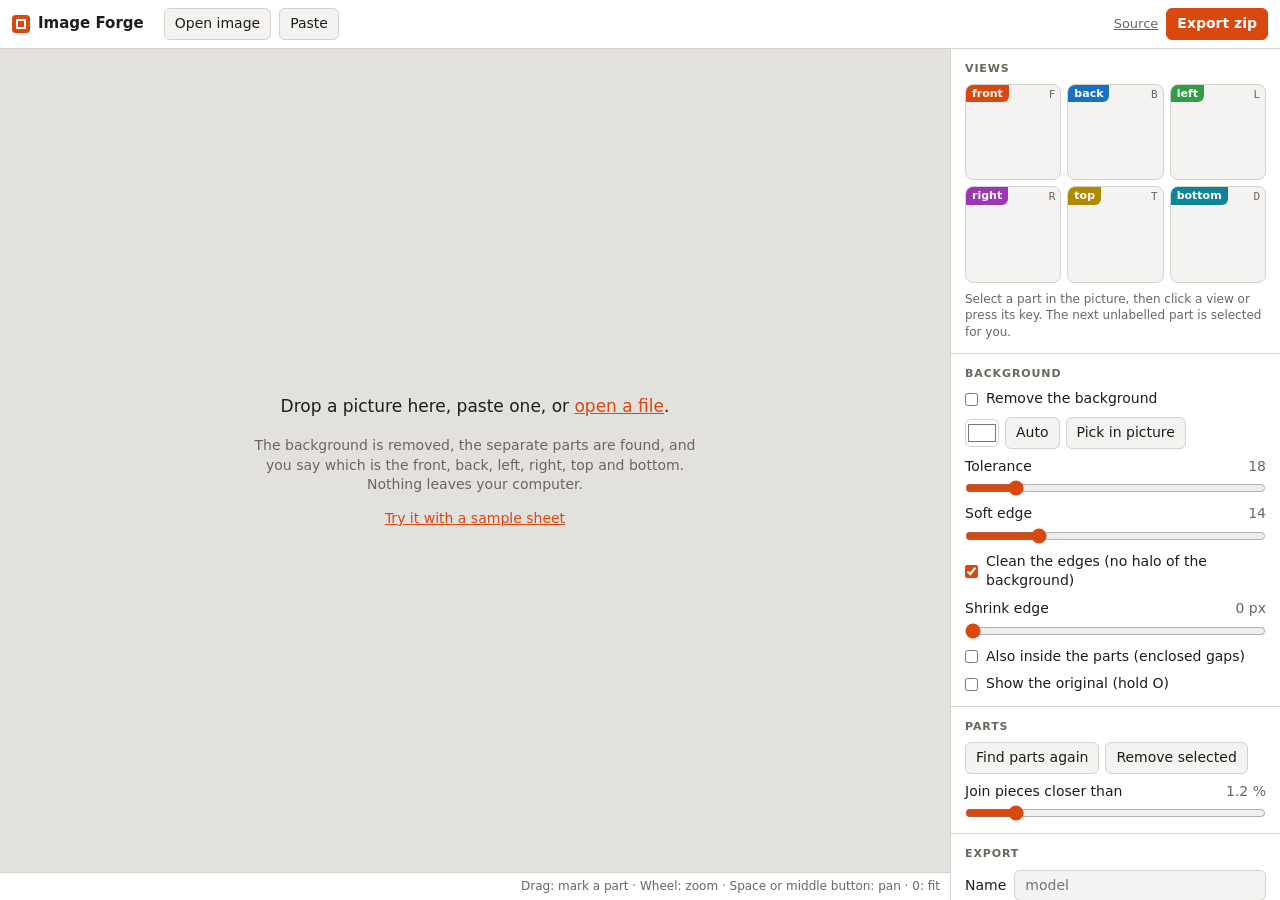
==== index.html @ 442f3509 "Clean the edges: smoothed edge pixels get their share as alpha Co-Authored-By: Claude Fable 5.2 <nor" ====
<!doctype html>
<html lang="en">
<head>
<meta charset="utf-8">
<meta name="viewport" content="width=device-width, initial-scale=1">
<title>Image Forge</title>
<meta name="description" content="Cut the views out of a character or object sheet: remove the background, mark front, back, left, right, top and bottom, export them as separate pictures. Runs in the browser; nothing is uploaded.">
<link rel="icon" href="data:image/svg+xml,%3Csvg xmlns='http://www.w3.org/2000/svg' viewBox='0 0 32 32'%3E%3Crect width='32' height='32' rx='7' fill='%23d9480f'/%3E%3Cpath d='M8 12V8h4M20 8h4v4M24 20v4h-4M12 24H8v-4' fill='none' stroke='%23fff' stroke-width='2.5' stroke-linecap='round'/%3E%3C/svg%3E">
<link rel="stylesheet" href="style.css">
</head>
<body>
<header>
  <h1><span class="mark" aria-hidden="true"></span>Image Forge</h1>
  <button id="open" type="button">Open image</button>
  <button id="paste" type="button" title="Paste a picture from the clipboard (Ctrl+V)">Paste</button>
  <span class="grow"></span>
  <a href="https://github.com/h0bb3/image-forge" class="quiet">Source</a>
  <button id="export" type="button" class="primary" title="Download the labelled views as a zip (Ctrl+S)">Export zip</button>
  <input id="file" type="file" accept="image/*" multiple hidden>
</header>

<main>
  <section id="stage">
    <canvas id="view" tabindex="0" aria-label="The picture and its marked parts"></canvas>
    <div id="empty">
      <div>
        <p class="big">Drop a picture here, paste one, or <button type="button" id="open2" class="link">open a file</button>.</p>
        <p>The background is removed, the separate parts are found, and you say which is the front, back, left, right, top and bottom. Nothing leaves your computer.</p>
        <p><button type="button" id="sample" class="link">Try it with a sample sheet</button></p>
      </div>
    </div>
    <div id="sheets"></div>
    <div id="status"><span id="info"></span><span class="grow"></span><span id="hint">Drag: mark a part · Wheel: zoom · Space or middle button: pan · 0: fit</span></div>
    <div id="toast" role="status"></div>
  </section>

  <aside>
    <section>
      <h2>Views</h2>
      <div id="tiles"></div>
      <p class="note">Select a part in the picture, then click a view or press its key. The next unlabelled part is selected for you.</p>
    </section>

    <section>
      <h2>Background</h2>
      <label class="check"><input type="checkbox" id="bgOn"> Remove the background</label>
      <div class="row">
        <input type="color" id="bgColor" title="The background colour">
        <button type="button" id="bgAuto" title="Take the colour from the border of the picture">Auto</button>
        <button type="button" id="bgPick" title="Click in the picture to take the colour there">Pick in picture</button>
      </div>
      <label class="slider">Tolerance <output></output><input type="range" data-opt="tolerance" min="0" max="120" step="1"></label>
      <label class="slider">Soft edge <output></output><input type="range" data-opt="soft" min="0" max="60" step="1"></label>
      <label class="check"><input type="checkbox" data-opt="defringe"> Clean the edges (no halo of the background)</label>
      <label class="slider">Shrink edge <output></output><input type="range" data-opt="choke" min="0" max="4" step="1"></label>
      <label class="check"><input type="checkbox" data-opt="holes"> Also inside the parts (enclosed gaps)</label>
      <label class="check"><input type="checkbox" id="original"> Show the original (hold O)</label>
    </section>

    <section>
      <h2>Parts</h2>
      <div class="row">
        <button type="button" id="detect">Find parts again</button>
        <button type="button" id="remove" title="Remove the selected part (Delete)">Remove selected</button>
      </div>
      <label class="slider">Join pieces closer than <output></output><input type="range" data-opt="gap" min="0" max="8" step="0.2"></label>
    </section>

    <section>
      <h2>Export</h2>
      <label class="field">Name <input type="text" id="name" spellcheck="false" placeholder="model"></label>
      <label class="check"><input type="checkbox" data-opt="trim"> Trim each view to its content</label>
      <label class="slider">Padding <output></output><input type="range" data-opt="padding" min="0" max="30" step="1"></label>
      <label class="check"><input type="checkbox" data-opt="square"> Square pictures</label>
      <label class="check"><input type="checkbox" data-opt="same"> One size for all views (keeps their scale)</label>
      <label class="field">Longer side
        <select data-opt="size">
          <option value="0">As in the picture</option>
          <option value="512">512 px</option>
          <option value="768">768 px</option>
          <option value="1024">1024 px</option>
          <option value="2048">2048 px</option>
        </select>
      </label>
      <label class="field">Background
        <select data-opt="fill">
          <option value="transparent">Transparent</option>
          <option value="white">White</option>
          <option value="black">Black</option>
          <option value="custom">Colour</option>
        </select>
        <input type="color" data-opt="fillColor" id="fillColor">
      </label>
      <p class="note" id="sizes"></p>
    </section>
  </aside>
</main>
<script type="module" src="app.js"></script>
</body>
</html>
---- style.css ----
:root {
  --bg: #f4f3f1;
  --panel: #ffffff;
  --stage: #e3e1dd;
  --line: #d5d2cc;
  --text: #1f1d1a;
  --dim: #6b665e;
  --accent: #d9480f;
  --accent-text: #ffffff;
  --check-a: #ffffff;
  --check-b: #dddad4;
  color-scheme: light dark;
}
@media (prefers-color-scheme: dark) {
  :root {
    --bg: #17181a;
    --panel: #202225;
    --stage: #111213;
    --line: #34373c;
    --text: #e9e7e3;
    --dim: #9a968e;
    --accent: #ff7a3d;
    --accent-text: #1a0d05;
    --check-a: #3a3d42;
    --check-b: #2b2e32;
  }
}
* { box-sizing: border-box; }
html, body { height: 100%; margin: 0; }
body {
  display: flex; flex-direction: column;
  background: var(--bg); color: var(--text);
  font: 14px/1.4 system-ui, "Segoe UI", sans-serif;
}
header {
  display: flex; align-items: center; gap: 8px;
  padding: 8px 12px; background: var(--panel); border-bottom: 1px solid var(--line);
}
h1 { font-size: 15px; margin: 0 12px 0 0; display: flex; align-items: center; gap: 8px; white-space: nowrap; }
.mark {
  width: 18px; height: 18px; border-radius: 4px; background: var(--accent);
  box-shadow: inset 0 0 0 4px var(--accent), inset 0 0 0 6px var(--accent-text);
}
.grow { flex: 1; }
button, select, input[type=text] {
  font: inherit; color: inherit; background: var(--bg);
  border: 1px solid var(--line); border-radius: 6px; padding: 5px 10px;
}
button { cursor: pointer; white-space: nowrap; }
button:hover { border-color: var(--dim); }
button.primary { background: var(--accent); color: var(--accent-text); border-color: var(--accent); font-weight: 600; }
button.on { border-color: var(--accent); color: var(--accent); }
button.link { border: 0; background: none; padding: 0; color: var(--accent); text-decoration: underline; }
a.quiet { color: var(--dim); font-size: 13px; }
:focus-visible { outline: 2px solid var(--accent); outline-offset: 1px; }

main { flex: 1; min-height: 0; display: grid; grid-template-columns: minmax(0, 1fr) 330px; }
#stage { position: relative; background: var(--stage); min-height: 0; display: flex; flex-direction: column; }
#view { flex: 1; min-height: 0; width: 100%; display: block; touch-action: none; outline: none; }
#empty {
  position: absolute; inset: 0 0 28px 0; display: grid; place-items: center;
  padding: 24px; text-align: center; color: var(--dim); pointer-events: none;
}
#empty > div { max-width: 460px; }
#empty button { pointer-events: auto; }
#empty .big { font-size: 17px; color: var(--text); }
#stage.drop::after {
  content: ""; position: absolute; inset: 8px; border: 2px dashed var(--accent); border-radius: 10px; pointer-events: none;
}
#sheets { display: flex; gap: 6px; padding: 0 8px; overflow-x: auto; }
#sheets:empty { display: none; }
#sheets .sheet {
  display: flex; align-items: center; gap: 6px; padding: 3px 4px 3px 8px; margin: 6px 0;
  background: var(--panel); border: 1px solid var(--line); border-radius: 6px; font-size: 12px; cursor: pointer;
  max-width: 220px;
}
#sheets .sheet.on { border-color: var(--accent); }
#sheets .sheet span { overflow: hidden; text-overflow: ellipsis; white-space: nowrap; }
#sheets .sheet button { border: 0; background: none; padding: 0 4px; color: var(--dim); }
#status {
  display: flex; gap: 12px; padding: 5px 10px; font-size: 12px; color: var(--dim);
  background: var(--panel); border-top: 1px solid var(--line); white-space: nowrap; overflow: hidden;
}
#toast {
  position: absolute; left: 50%; bottom: 44px; transform: translateX(-50%);
  background: var(--text); color: var(--bg); padding: 7px 14px; border-radius: 6px;
  opacity: 0; transition: opacity .2s; pointer-events: none; max-width: 90%;
}
#toast.show { opacity: 1; }

aside { background: var(--panel); border-left: 1px solid var(--line); overflow-y: auto; padding-bottom: 16px; }
aside section { padding: 12px 14px 4px; border-bottom: 1px solid var(--line); }
aside section:last-child { border-bottom: 0; }
h2 { font-size: 11px; letter-spacing: .08em; text-transform: uppercase; color: var(--dim); margin: 0 0 8px; }
.row { display: flex; gap: 6px; align-items: center; margin-bottom: 8px; flex-wrap: wrap; }
.check { display: flex; gap: 8px; align-items: center; margin-bottom: 8px; }
.slider { display: grid; grid-template-columns: 1fr auto; margin-bottom: 8px; }
.slider output { color: var(--dim); font-variant-numeric: tabular-nums; }
.slider input { grid-column: 1 / -1; width: 100%; margin: 4px 0 0; accent-color: var(--accent); }
.field { display: flex; align-items: center; gap: 8px; margin-bottom: 8px; }
.field input[type=text], .field select { flex: 1; min-width: 0; }
input[type=checkbox] { accent-color: var(--accent); margin: 0; }
input[type=color] { width: 34px; height: 28px; padding: 0; border: 1px solid var(--line); border-radius: 6px; background: none; }
.note { color: var(--dim); font-size: 12px; margin: 0 0 8px; }

#tiles { display: grid; grid-template-columns: repeat(3, 1fr); gap: 6px; margin-bottom: 8px; }
.tile {
  position: relative; aspect-ratio: 1; border: 1px solid var(--line); border-radius: 8px; padding: 0;
  overflow: hidden; display: block; width: 100%;
  background: repeating-conic-gradient(var(--check-a) 0 25%, var(--check-b) 0 50%) 0 0 / 14px 14px;
}
.tile.empty { background: var(--bg); }
.tile.on { border-color: var(--c); box-shadow: 0 0 0 2px var(--c); }
.tile canvas { position: absolute; inset: 0; width: 100%; height: 100%; object-fit: contain; }
.tile .name {
  position: absolute; left: 0; top: 0; padding: 1px 6px; font-size: 11px; font-weight: 600;
  background: var(--c); color: #fff; border-bottom-right-radius: 6px;
}
.tile kbd { position: absolute; right: 5px; top: 3px; font: 11px ui-monospace, monospace; color: var(--dim); }
.tile .acts { position: absolute; right: 3px; bottom: 3px; display: none; gap: 3px; }
.tile.full .acts { display: flex; }
.tile .acts span {
  background: var(--panel); border: 1px solid var(--line); border-radius: 4px; padding: 0 5px; font-size: 11px; line-height: 18px;
}
.tile .acts span:hover { border-color: var(--text); }

@media (max-width: 760px) {
  body { height: auto; min-height: 100%; }
  main { grid-template-columns: 1fr; }
  #stage { height: 62vh; }
  aside { border-left: 0; border-top: 1px solid var(--line); }
  #hint, a.quiet { display: none; }
}
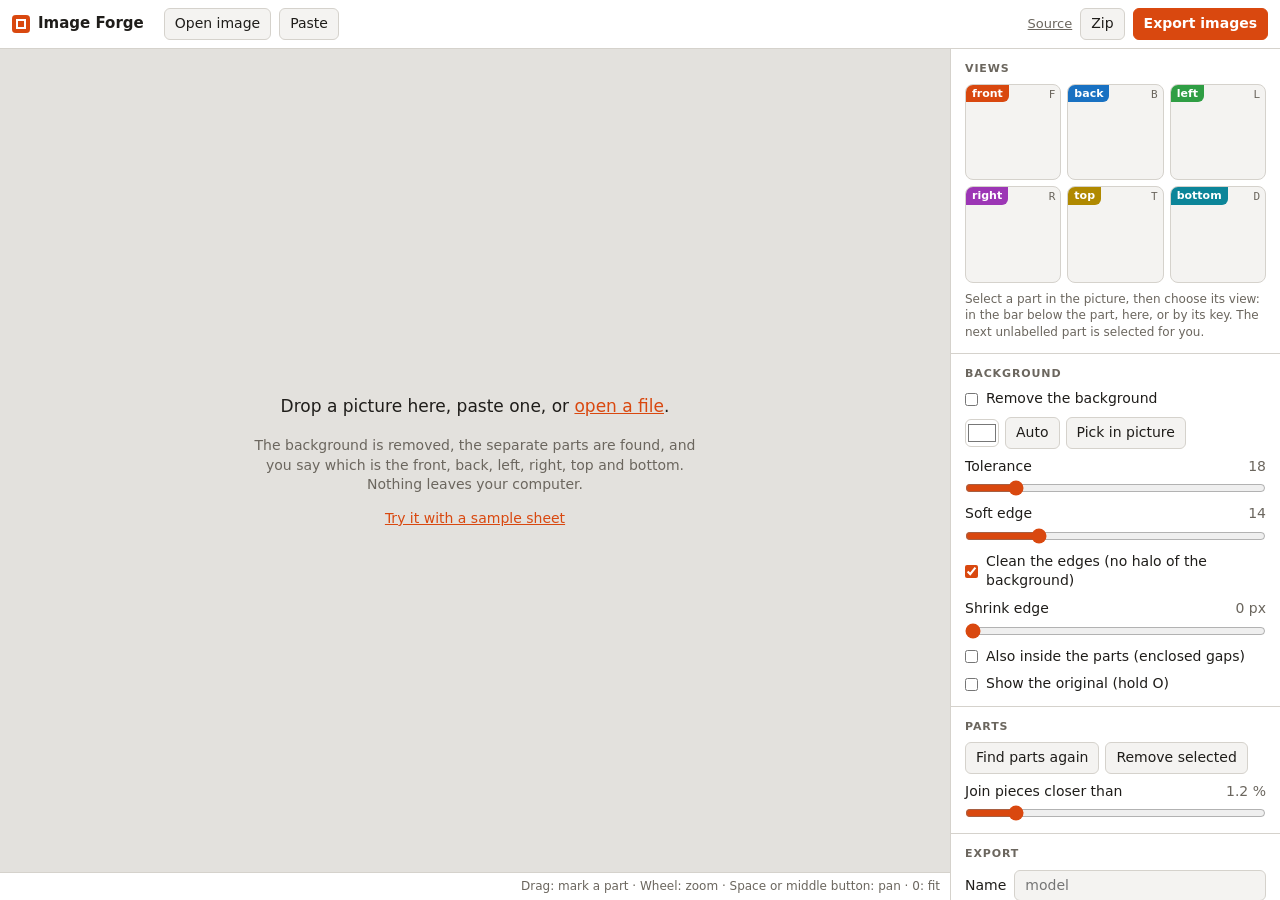
==== commit c9f4e6e5: "Label by mouse, erase and restore by hand, export single pictures A bar of the six views sits below " ====
--- a/index.html
+++ b/index.html
@@ -15,13 +15,23 @@
   <button id="paste" type="button" title="Paste a picture from the clipboard (Ctrl+V)">Paste</button>
   <span class="grow"></span>
   <a href="https://github.com/h0bb3/image-forge" class="quiet">Source</a>
-  <button id="export" type="button" class="primary" title="Download the labelled views as a zip (Ctrl+S)">Export zip</button>
+  <button id="exportZip" type="button" title="Download the labelled views in one zip (Ctrl+Shift+S)">Zip</button>
+  <button id="export" type="button" class="primary" title="Download each labelled view as its own PNG (Ctrl+S)">Export images</button>
   <input id="file" type="file" accept="image/*" multiple hidden>
 </header>
 
 <main>
   <section id="stage">
     <canvas id="view" tabindex="0" aria-label="The picture and its marked parts"></canvas>
+    <div id="tools">
+      <button type="button" data-tool="select" title="Mark, move and label parts (V)">Select</button>
+      <button type="button" data-tool="wand" title="Click an area to make it transparent, such as the gap between two legs (W)">Erase area</button>
+      <button type="button" data-tool="erase" title="Paint transparency with a brush (E)">Eraser</button>
+      <button type="button" data-tool="restore" title="Paint the picture back with a brush (Q)">Restore</button>
+      <label id="brushSize" title="Brush size ([ and ])">Size <input type="range" data-opt="brush" min="2" max="300" step="1"></label>
+      <button type="button" id="undo" title="Undo the last erasing or restoring (Ctrl+Z)">Undo</button>
+    </div>
+    <div id="tagbar"></div>
     <div id="empty">
       <div>
         <p class="big">Drop a picture here, paste one, or <button type="button" id="open2" class="link">open a file</button>.</p>
@@ -38,7 +48,7 @@
     <section>
       <h2>Views</h2>
       <div id="tiles"></div>
-      <p class="note">Select a part in the picture, then click a view or press its key. The next unlabelled part is selected for you.</p>
+      <p class="note">Select a part in the picture, then choose its view: in the bar below the part, here, or by its key. The next unlabelled part is selected for you.</p>
     </section>
 
     <section>
--- a/style.css
+++ b/style.css
@@ -67,6 +67,25 @@
 #stage.drop::after {
   content: ""; position: absolute; inset: 8px; border: 2px dashed var(--accent); border-radius: 10px; pointer-events: none;
 }
+#tools {
+  position: absolute; left: 8px; top: 8px; display: none; gap: 4px; align-items: center; flex-wrap: wrap;
+  padding: 4px; background: var(--panel); border: 1px solid var(--line); border-radius: 8px;
+  box-shadow: 0 2px 8px rgb(0 0 0 / .18); max-width: calc(100% - 16px);
+}
+#tools button { background: none; border-color: transparent; padding: 4px 9px; }
+#tools button:hover { border-color: var(--line); }
+#tools button.on { background: var(--accent); color: var(--accent-text); }
+#tools button:disabled { opacity: .4; cursor: default; }
+#tools label { display: flex; align-items: center; gap: 6px; padding: 0 6px; font-size: 12px; color: var(--dim); }
+#tools input[type=range] { width: 90px; accent-color: var(--accent); }
+#tagbar {
+  position: absolute; left: 0; top: 0; display: none; gap: 3px; padding: 4px;
+  background: var(--panel); border: 1px solid var(--line); border-radius: 8px;
+  box-shadow: 0 2px 10px rgb(0 0 0 / .3); white-space: nowrap;
+}
+#tagbar button { padding: 3px 9px; font-size: 12px; font-weight: 600; background: none; border-color: var(--c, var(--line)); }
+#tagbar button:hover, #tagbar button.on { background: var(--c, var(--line)); color: #fff; }
+#tagbar button.x { font-weight: 400; color: var(--dim); }
 #sheets { display: flex; gap: 6px; padding: 0 8px; overflow-x: auto; }
 #sheets:empty { display: none; }
 #sheets .sheet {
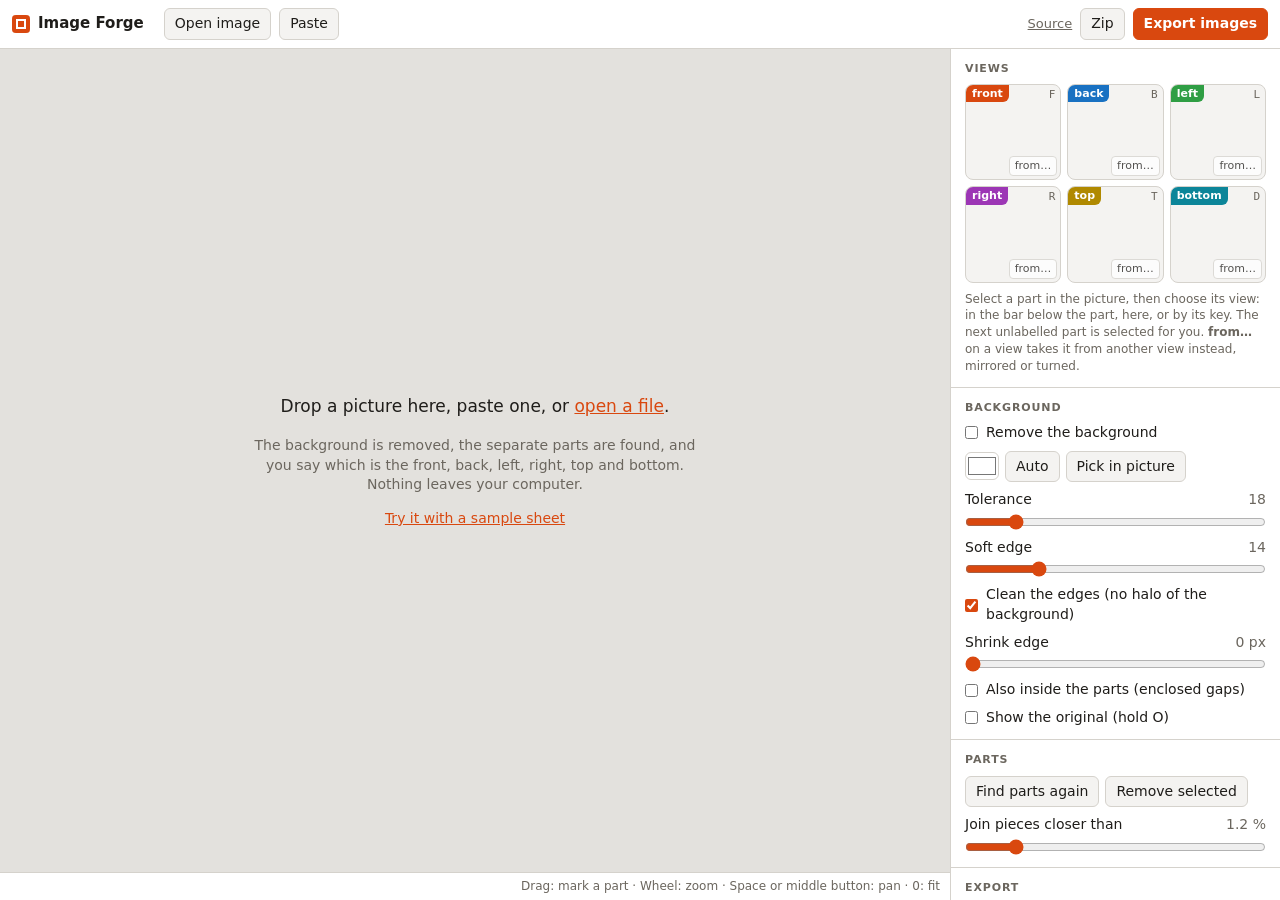
==== commit 21b50314: "A view can be taken from another view, mirrored or turned from… on a view: one click makes it the mi" ====
--- a/index.html
+++ b/index.html
@@ -48,7 +48,21 @@
     <section>
       <h2>Views</h2>
       <div id="tiles"></div>
-      <p class="note">Select a part in the picture, then choose its view: in the bar below the part, here, or by its key. The next unlabelled part is selected for you.</p>
+      <div id="derive">
+        <div class="row"><b id="deriveName"></b> is taken from <select id="deriveFrom"></select></div>
+        <div class="row">
+          <label class="check"><input type="checkbox" id="deriveMirror"> mirrored</label>
+          <select id="deriveTurn" title="Turn the picture">
+            <option value="0">not turned</option>
+            <option value="90">turned 90° right</option>
+            <option value="180">turned 180°</option>
+            <option value="270">turned 90° left</option>
+          </select>
+        </div>
+        <p class="note" id="deriveNote"></p>
+        <div class="row"><button type="button" id="deriveDone">Done</button><button type="button" id="deriveOff">Stop taking it from there</button></div>
+      </div>
+      <p class="note">Select a part in the picture, then choose its view: in the bar below the part, here, or by its key. The next unlabelled part is selected for you. <b>from…</b> on a view takes it from another view instead, mirrored or turned.</p>
     </section>
 
     <section>
--- a/style.css
+++ b/style.css
@@ -136,8 +136,21 @@
   background: var(--c); color: #fff; border-bottom-right-radius: 6px;
 }
 .tile kbd { position: absolute; right: 5px; top: 3px; font: 11px ui-monospace, monospace; color: var(--dim); }
-.tile .acts { position: absolute; right: 3px; bottom: 3px; display: none; gap: 3px; }
-.tile.full .acts { display: flex; }
+.tile .acts { position: absolute; right: 3px; bottom: 3px; display: flex; gap: 3px; }
+.tile:not(.full) .acts [data-act=save], .tile:not(.full) .acts [data-act=clear] { display: none; }
+.tile .acts [data-act=from] { opacity: .75; }
+.tile .src {
+  position: absolute; left: 0; right: 0; bottom: 24px; text-align: center; font-size: 10px; line-height: 14px;
+  background: var(--panel); color: var(--text); opacity: .9;
+}
+.tile .src:empty { display: none; }
+#derive {
+  display: none; flex-direction: column; padding: 8px 10px 0; margin-bottom: 8px;
+  border: 1px solid var(--accent); border-radius: 8px;
+}
+#derive b { text-transform: capitalize; }
+#derive .check { margin-bottom: 0; }
+#derive select { padding: 3px 6px; }
 .tile .acts span {
   background: var(--panel); border: 1px solid var(--line); border-radius: 4px; padding: 0 5px; font-size: 11px; line-height: 18px;
 }
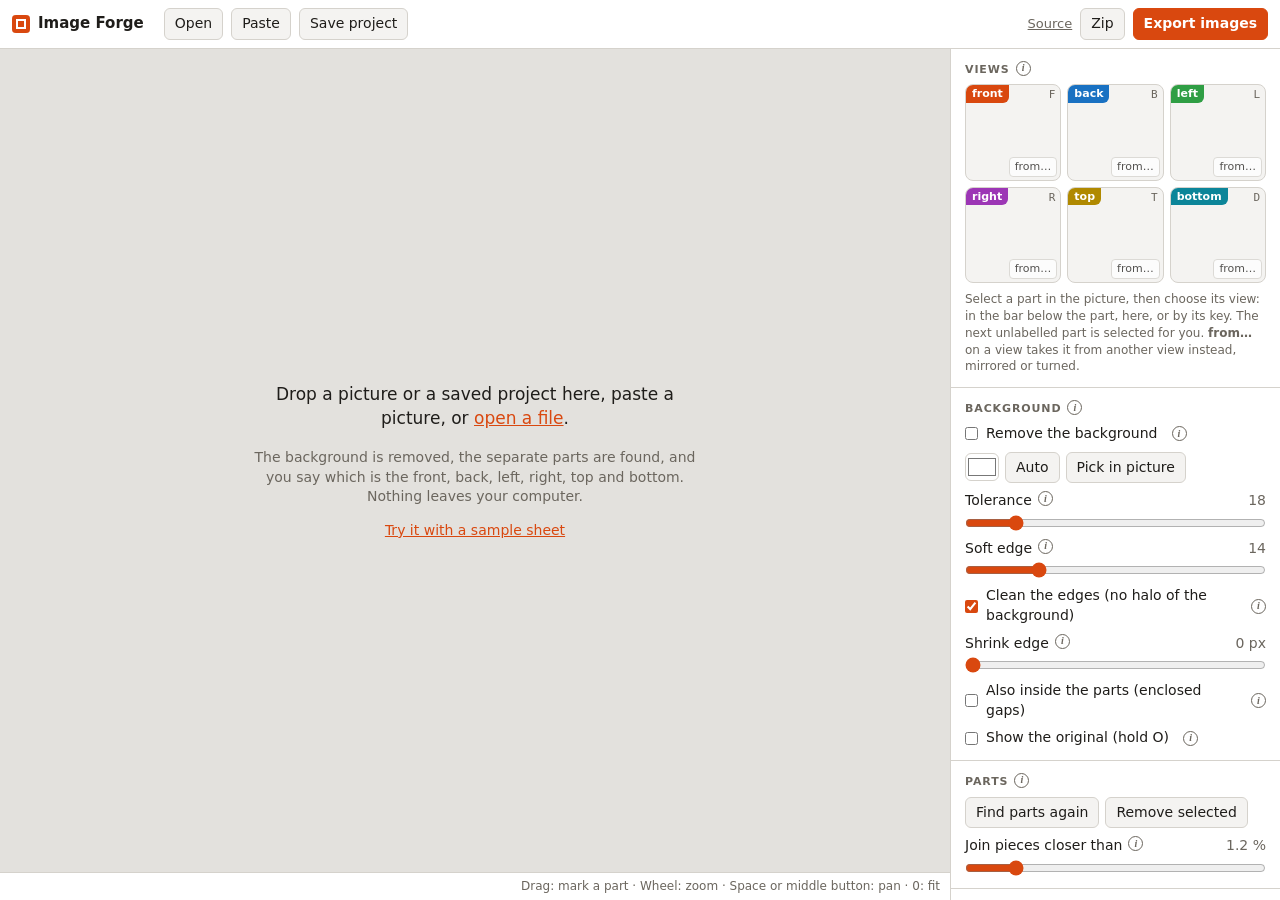
==== commit e5d3a8fa: "Projects: save everything to one file and open it again; explanations on hover Save project writes a" ====
--- a/index.html
+++ b/index.html
@@ -11,13 +11,14 @@
 <body>
 <header>
   <h1><span class="mark" aria-hidden="true"></span>Image Forge</h1>
-  <button id="open" type="button">Open image</button>
+  <button id="open" type="button" title="Open one or more pictures, or a saved project (.imageforge). Dropping files on the page does the same.">Open</button>
   <button id="paste" type="button" title="Paste a picture from the clipboard (Ctrl+V)">Paste</button>
+  <button id="saveProject" type="button" title="Save everything to one project file: the pictures, the parts and their views, what was erased by hand and all settings. Open that file later to go on where you were.">Save project</button>
   <span class="grow"></span>
-  <a href="https://github.com/h0bb3/image-forge" class="quiet">Source</a>
+  <a href="https://github.com/h0bb3/image-forge" class="quiet" title="The code of this page, on GitHub (MIT licence)">Source</a>
   <button id="exportZip" type="button" title="Download the labelled views in one zip (Ctrl+Shift+S)">Zip</button>
   <button id="export" type="button" class="primary" title="Download each labelled view as its own PNG (Ctrl+S)">Export images</button>
-  <input id="file" type="file" accept="image/*" multiple hidden>
+  <input id="file" type="file" accept="image/*,.imageforge" multiple hidden>
 </header>
 
 <main>
@@ -34,7 +35,7 @@
     <div id="tagbar"></div>
     <div id="empty">
       <div>
-        <p class="big">Drop a picture here, paste one, or <button type="button" id="open2" class="link">open a file</button>.</p>
+        <p class="big">Drop a picture or a saved project here, paste a picture, or <button type="button" id="open2" class="link">open a file</button>.</p>
         <p>The background is removed, the separate parts are found, and you say which is the front, back, left, right, top and bottom. Nothing leaves your computer.</p>
         <p><button type="button" id="sample" class="link">Try it with a sample sheet</button></p>
       </div>
@@ -42,6 +43,7 @@
     <div id="sheets"></div>
     <div id="status"><span id="info"></span><span class="grow"></span><span id="hint">Drag: mark a part · Wheel: zoom · Space or middle button: pan · 0: fit</span></div>
     <div id="toast" role="status"></div>
+    <div id="tip" role="tooltip"></div>
   </section>
 
   <aside>
@@ -84,7 +86,7 @@
     <section>
       <h2>Parts</h2>
       <div class="row">
-        <button type="button" id="detect">Find parts again</button>
+        <button type="button" id="detect" title="Throw away all boxes of this picture, and their views, and box the separate things in it afresh">Find parts again</button>
         <button type="button" id="remove" title="Remove the selected part (Delete)">Remove selected</button>
       </div>
       <label class="slider">Join pieces closer than <output></output><input type="range" data-opt="gap" min="0" max="8" step="0.2"></label>
--- a/style.css
+++ b/style.css
@@ -113,13 +113,25 @@
 h2 { font-size: 11px; letter-spacing: .08em; text-transform: uppercase; color: var(--dim); margin: 0 0 8px; }
 .row { display: flex; gap: 6px; align-items: center; margin-bottom: 8px; flex-wrap: wrap; }
 .check { display: flex; gap: 8px; align-items: center; margin-bottom: 8px; }
-.slider { display: grid; grid-template-columns: 1fr auto; margin-bottom: 8px; }
+.slider { display: grid; grid-template-columns: auto 1fr auto; margin-bottom: 8px; }
+.slider .info { justify-self: start; }
 .slider output { color: var(--dim); font-variant-numeric: tabular-nums; }
 .slider input { grid-column: 1 / -1; width: 100%; margin: 4px 0 0; accent-color: var(--accent); }
 .field { display: flex; align-items: center; gap: 8px; margin-bottom: 8px; }
 .field input[type=text], .field select { flex: 1; min-width: 0; }
 input[type=checkbox] { accent-color: var(--accent); margin: 0; }
 input[type=color] { width: 34px; height: 28px; padding: 0; border: 1px solid var(--line); border-radius: 6px; background: none; }
+.info {
+  display: inline-grid; place-items: center; flex: none; width: 15px; height: 15px; margin-left: 6px;
+  border: 1px solid var(--dim); border-radius: 50%; color: var(--dim); cursor: help;
+  font: italic 600 10px/1 Georgia, serif; text-transform: none; letter-spacing: 0; vertical-align: 1px;
+}
+.info:hover, .info:focus-visible { color: var(--accent); border-color: var(--accent); }
+#tip {
+  position: fixed; z-index: 10; display: none; max-width: 300px; padding: 7px 10px;
+  background: var(--text); color: var(--bg); border-radius: 6px; font-size: 12px; line-height: 1.4;
+  box-shadow: 0 3px 12px rgb(0 0 0 / .35); pointer-events: none;
+}
 .note { color: var(--dim); font-size: 12px; margin: 0 0 8px; }
 
 #tiles { display: grid; grid-template-columns: repeat(3, 1fr); gap: 6px; margin-bottom: 8px; }
@@ -139,6 +151,7 @@
 .tile .acts { position: absolute; right: 3px; bottom: 3px; display: flex; gap: 3px; }
 .tile:not(.full) .acts [data-act=save], .tile:not(.full) .acts [data-act=clear] { display: none; }
 .tile .acts [data-act=from] { opacity: .75; }
+.tile.full .acts [data-act=from] { display: none; }   /* a full view: click it, or empty it first */
 .tile .src {
   position: absolute; left: 0; right: 0; bottom: 24px; text-align: center; font-size: 10px; line-height: 14px;
   background: var(--panel); color: var(--text); opacity: .9;
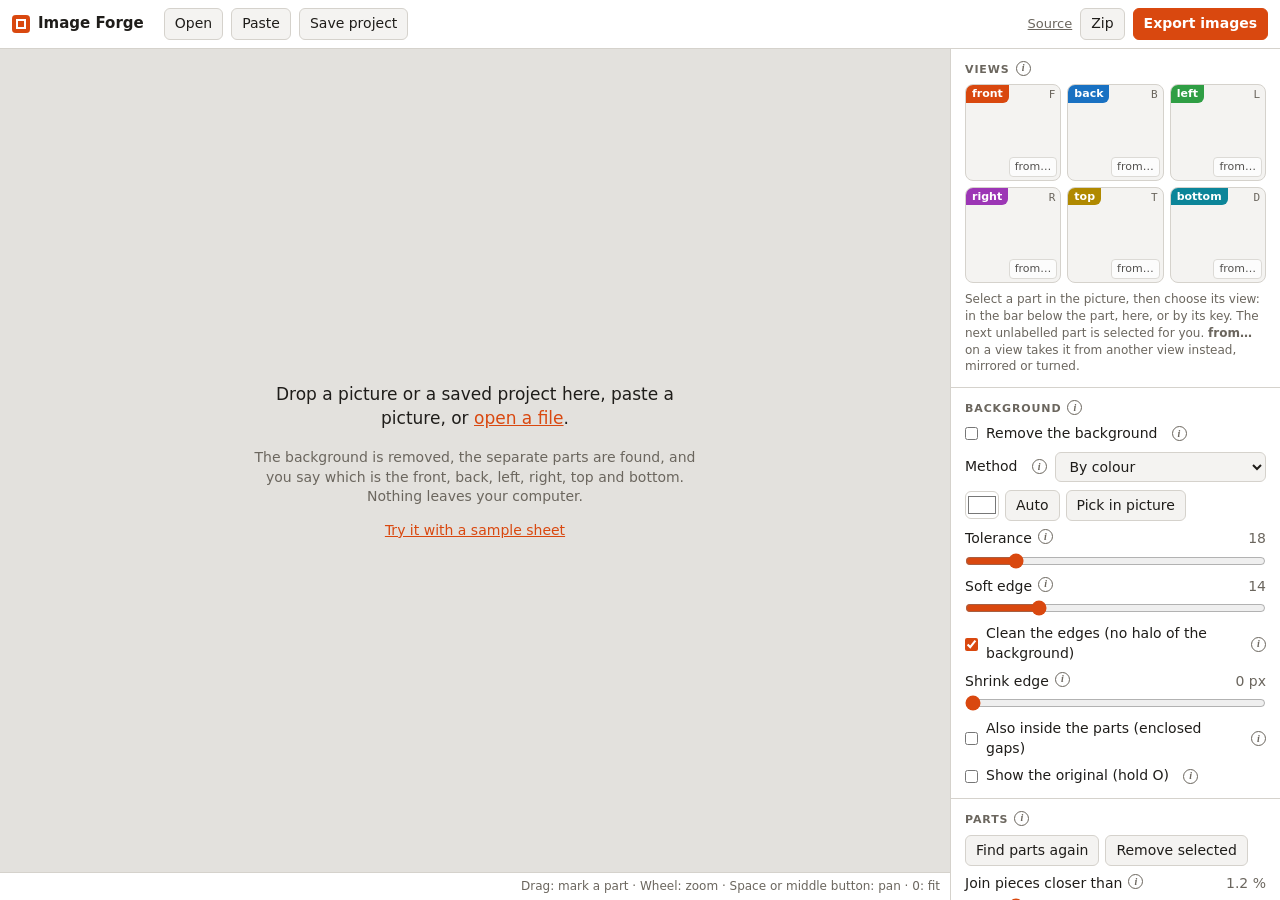
==== commit 7b9f4259: "Background removal by a model, in the browser Method in the Background section: by colour, by AI mod" ====
--- a/index.html
+++ b/index.html
@@ -70,6 +70,14 @@
     <section>
       <h2>Background</h2>
       <label class="check"><input type="checkbox" id="bgOn"> Remove the background</label>
+      <label class="field">Method
+        <select id="method">
+          <option value="color">By colour</option>
+          <option value="ai">By AI model</option>
+          <option value="both">Both</option>
+        </select>
+      </label>
+      <p class="note" id="aiNote"></p>
       <div class="row">
         <input type="color" id="bgColor" title="The background colour">
         <button type="button" id="bgAuto" title="Take the colour from the border of the picture">Auto</button>
--- a/style.css
+++ b/style.css
@@ -132,6 +132,8 @@
   background: var(--text); color: var(--bg); border-radius: 6px; font-size: 12px; line-height: 1.4;
   box-shadow: 0 3px 12px rgb(0 0 0 / .35); pointer-events: none;
 }
+#aiNote:empty { display: none; }
+#aiNote { color: var(--accent); }
 .note { color: var(--dim); font-size: 12px; margin: 0 0 8px; }
 
 #tiles { display: grid; grid-template-columns: repeat(3, 1fr); gap: 6px; margin-bottom: 8px; }
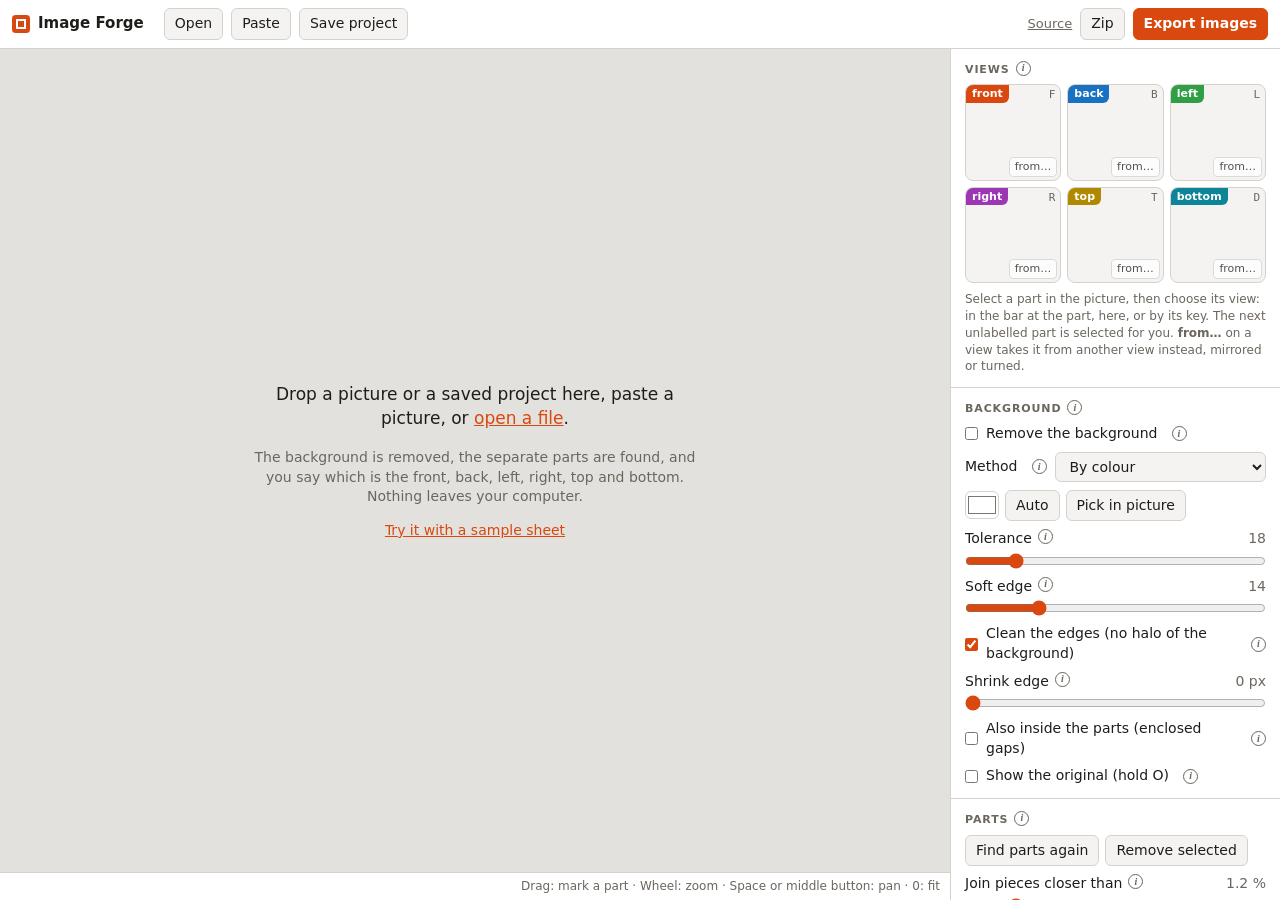
==== commit d0029028: "The bar of views sits above the part or by the click; the workspace shows the export background Co-A" ====
--- a/index.html
+++ b/index.html
@@ -64,7 +64,7 @@
         <p class="note" id="deriveNote"></p>
         <div class="row"><button type="button" id="deriveDone">Done</button><button type="button" id="deriveOff">Stop taking it from there</button></div>
       </div>
-      <p class="note">Select a part in the picture, then choose its view: in the bar below the part, here, or by its key. The next unlabelled part is selected for you. <b>from…</b> on a view takes it from another view instead, mirrored or turned.</p>
+      <p class="note">Select a part in the picture, then choose its view: in the bar at the part, here, or by its key. The next unlabelled part is selected for you. <b>from…</b> on a view takes it from another view instead, mirrored or turned.</p>
     </section>
 
     <section>
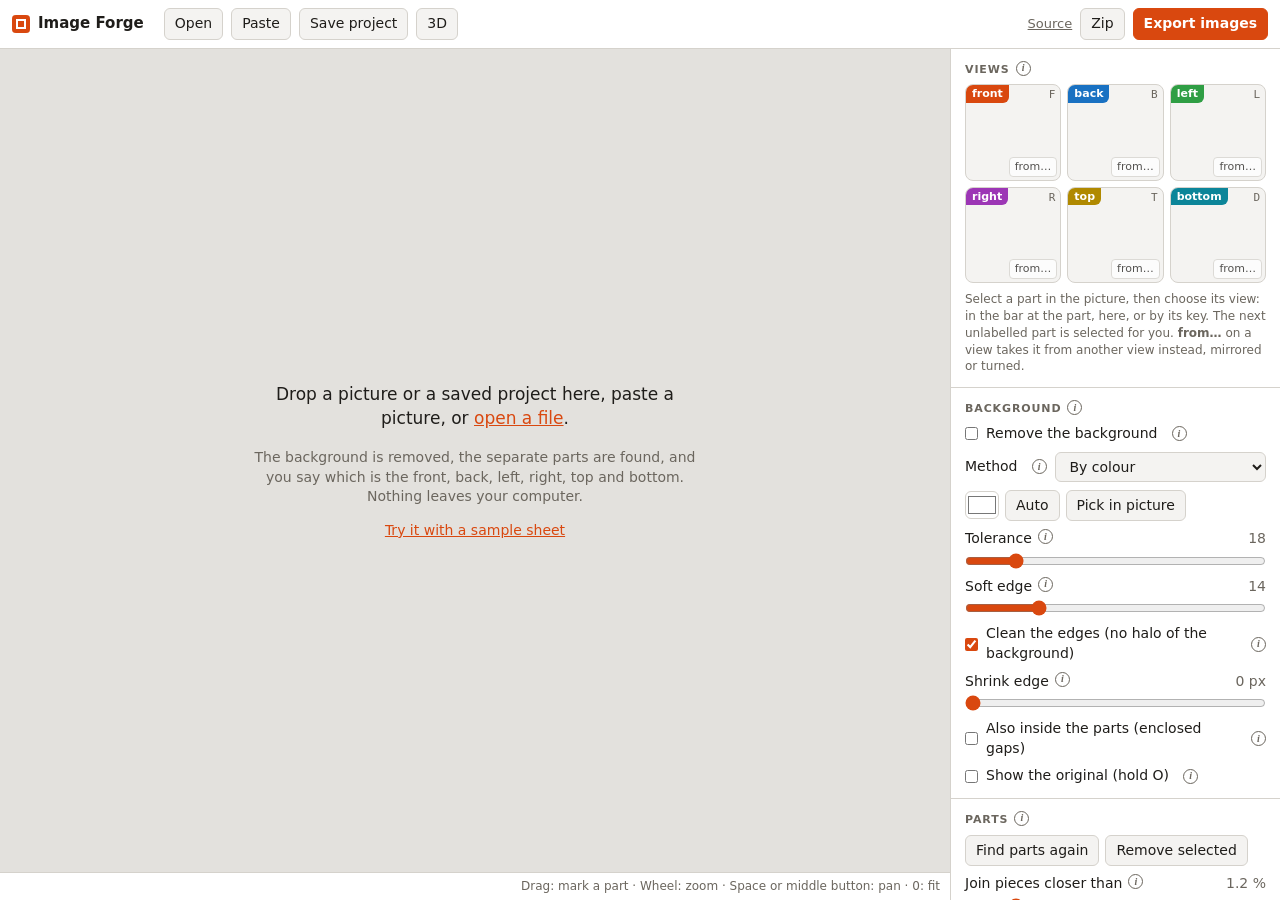
==== commit b492ebaf: "3D: the views as flat quads in space, to turn about and save as .glb Crossed through the middle or o" ====
--- a/index.html
+++ b/index.html
@@ -14,6 +14,7 @@
   <button id="open" type="button" title="Open one or more pictures, or a saved project (.imageforge). Dropping files on the page does the same.">Open</button>
   <button id="paste" type="button" title="Paste a picture from the clipboard (Ctrl+V)">Paste</button>
   <button id="saveProject" type="button" title="Save everything to one project file: the pictures, the parts and their views, what was erased by hand and all settings. Open that file later to go on where you were.">Save project</button>
+  <button id="show3d" type="button" title="Stand the views up as flat pictures in space, to turn about and to save as a 3D file (.glb). A rough stand-in, not a real model.">3D</button>
   <span class="grow"></span>
   <a href="https://github.com/h0bb3/image-forge" class="quiet" title="The code of this page, on GitHub (MIT licence)">Source</a>
   <button id="exportZip" type="button" title="Download the labelled views in one zip (Ctrl+Shift+S)">Zip</button>
@@ -24,6 +25,18 @@
 <main>
   <section id="stage">
     <canvas id="view" tabindex="0" aria-label="The picture and its marked parts"></canvas>
+    <div id="three">
+      <div class="bar">
+        <button type="button" data-box3d="0" title="Front and back share one plane through the middle, left and right another: a cross of pictures, as trees are often done">Crossed</button>
+        <button type="button" data-box3d="1" title="Each picture on its own side of the box around the thing">Box</button>
+        <label class="check" title="Tick this if the sheet names the sides by the thing's own left and right, not by where it is seen from"><input type="checkbox" id="swap3d"> Swap left and right</label>
+        <span class="grow"></span>
+        <button type="button" id="saveGlb" title="Save these quads with their pictures as one .glb file, for Blender or a game engine: unlit, 1 unit high, standing on the ground, facing +z">Save .glb</button>
+        <button type="button" id="close3d" title="Back to the picture (Esc)">Close</button>
+      </div>
+      <canvas id="gl"></canvas>
+      <p class="note">Drag to turn · Wheel to move nearer · Views are placed by where they are seen from: front, back, left, right, top, bottom</p>
+    </div>
     <div id="tools">
       <button type="button" data-tool="select" title="Mark, move and label parts (V)">Select</button>
       <button type="button" data-tool="wand" title="Click an area to make it transparent, such as the gap between two legs (W)">Erase area</button>
--- a/style.css
+++ b/style.css
@@ -67,6 +67,13 @@
 #stage.drop::after {
   content: ""; position: absolute; inset: 8px; border: 2px dashed var(--accent); border-radius: 10px; pointer-events: none;
 }
+#three {
+  position: absolute; inset: 0 0 28px 0; z-index: 5; display: none; flex-direction: column; background: var(--stage);
+}
+#three .bar { display: flex; gap: 6px; align-items: center; padding: 8px; flex-wrap: wrap; }
+#three .bar .check { margin: 0 0 0 8px; }
+#three canvas { flex: 1; min-height: 0; width: 100%; touch-action: none; cursor: grab; }
+#three .note { text-align: center; padding: 0 8px; }
 #tools {
   position: absolute; left: 8px; top: 8px; display: none; gap: 4px; align-items: center; flex-wrap: wrap;
   padding: 4px; background: var(--panel); border: 1px solid var(--line); border-radius: 8px;
